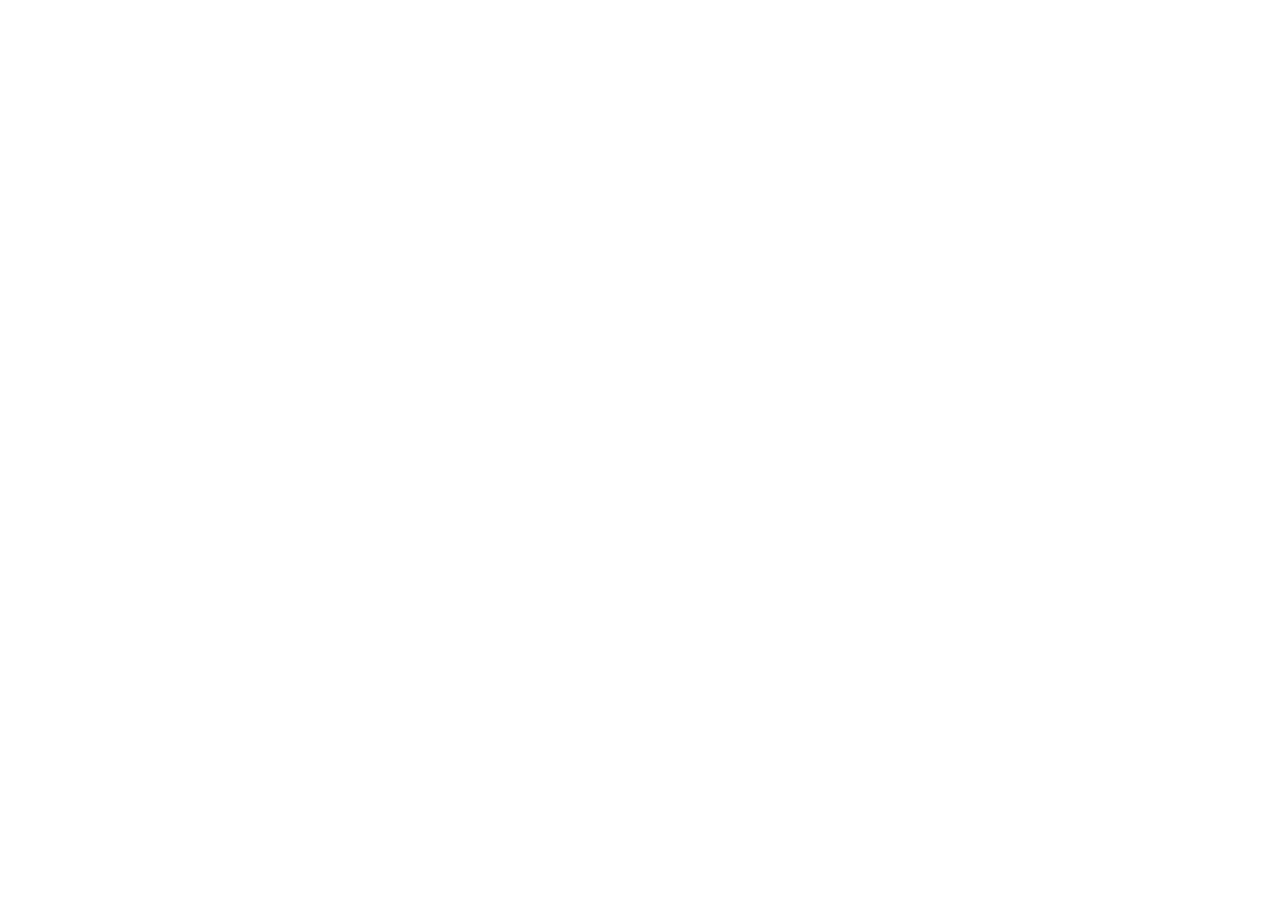
==== assingment_01.html @ d67cb252 "added an assingment_01.html file" ====
<!DOCTYPE html>
<html lang="en">
<head>
    <meta charset="UTF-8">
    <meta name="viewport" content="width=device-width, initial-scale=1.0">
    <meta http-equiv="refresh" content="30">
    <meta name="keywords" content="blog">
    <meta name="author" content="Shakawat">
    <title>Portfolio</title>
</head>
<body>
    <header>

    </header>

    <main>

    </main>

    <footer>
        
    </footer>
    
</body>
</html>
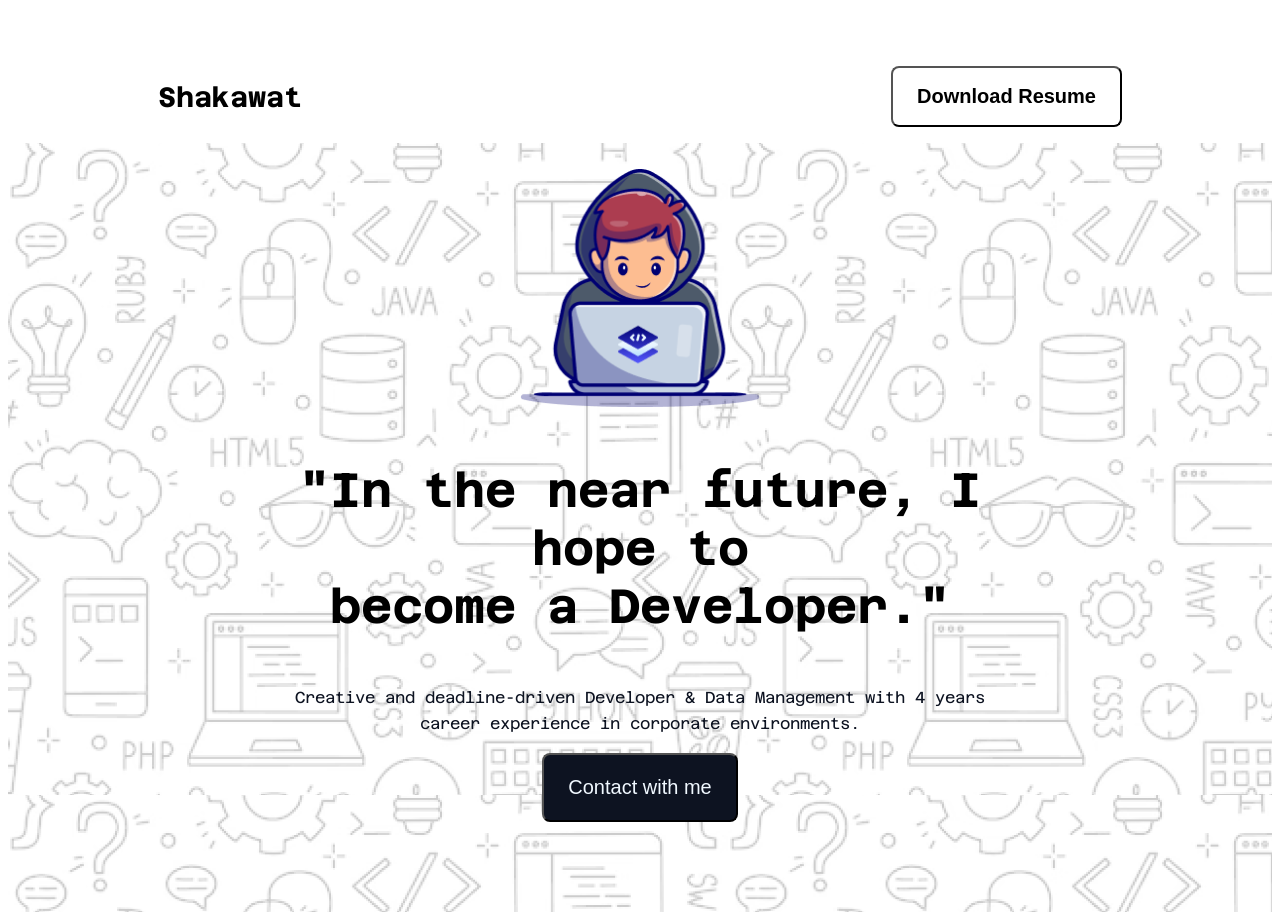
==== commit a3538caf: "added an assingment_01.html" ====
--- a/assingment_01.html
+++ b/assingment_01.html
@@ -1,5 +1,6 @@
 <!DOCTYPE html>
 <html lang="en">
+
 <head>
     <meta charset="UTF-8">
     <meta name="viewport" content="width=device-width, initial-scale=1.0">
@@ -7,9 +8,35 @@
     <meta name="keywords" content="blog">
     <meta name="author" content="Shakawat">
     <title>Portfolio</title>
+    <link rel="preconnect" href="https://fonts.googleapis.com">
+    <link rel="preconnect" href="https://fonts.gstatic.com" crossorigin>
+    <link
+        href="https://fonts.googleapis.com/css2?family=Azeret+Mono:ital,wght@0,100..900;1,100..900&family=Open+Sans:ital,wght@0,300..800;1,300..800&display=swap"
+        rel="stylesheet">
+    <link rel="stylesheet" href="Styles/design.css">
 </head>
-<body>
-    <header>
+
+<body class="azeret-mono-normal">
+    <header >
+        <nav>
+            <h3 class="nav-title">Shakawat</h3>
+            <ul>
+                <li><a href=""><button class="btn-1">Download Resume</button></a></li>
+            </ul>
+        </nav>
+        
+        <div class="banner">
+            
+            <img class="banner-profile-img1" src="assets/Group.png" alt="" srcset="">
+            
+            <div class="banner-content">
+                <h4 class="banner-head">"In the near future, I hope to <br> become a Developer."</h4>
+                <p class="banner-description">Creative and deadline-driven Developer & Data Management with 4 years <br> career experience in corporate environments.</p>
+                <button class="btn-2">Contact with me</button>
+            </div>
+
+           
+        </div>
 
     </header>
 
@@ -18,8 +45,9 @@
     </main>
 
     <footer>
-        
+
     </footer>
-    
+
 </body>
+
 </html>
--- a/Styles/design.css
+++ b/Styles/design.css
@@ -0,0 +1,99 @@
+
+
+.azeret-mono-normal {
+  font-family: "Azeret Mono", monospace;
+  font-optical-sizing: auto;
+  font-style: normal;
+}
+
+/* Nav Styles */
+
+nav{
+    display: flex;
+    align-items: center;
+    margin-top: 0px;
+    padding-top: 0%;
+    margin:  50px 150px 0px ;
+    justify-content: space-between;
+   
+    
+}
+
+.nav-title{
+    font-weight: bolder;
+    font-size: 28px;
+}
+
+nav ul li{
+
+  list-style: none;
+}
+
+.btn-1{
+  font-weight: 600;
+  padding: 17px 24px;
+  border-radius: 8px;
+  background-color: white;
+  box-sizing: 1046px 38px;
+  font-size: 20px;
+}
+
+/* Banner Style */
+
+/* .bg-img{
+  background-image: url(../assets/Hero-bg.png);
+  width: 1440;
+  height: 652;
+  margin-top: 131px;
+  
+} */
+
+
+.banner{
+  background-image: url(../assets/Hero-bg.png);
+  width: 1440;
+  height: 652;
+  text-align: center;
+  padding: 26px 221px 45px 221px;
+
+}
+
+.banner-head{
+  font-weight: bolder;
+  font-size: 48px;
+  line-height: 58px;
+  margin-top: 50px;
+  margin-bottom: 50px;
+
+}
+
+.banner-content{
+  margin-bottom: 45px;
+  
+}
+
+.banner-description{
+  font-weight: 400;
+  font-size: 16px;
+  line-height: 26px;
+  color: rgba(13, 19, 33, 1);
+  padding: 0%;
+  margin-top: 5px;
+}
+
+.banner-profile-img1{
+  max-width: 240.28px;
+  max-height: 240px;
+  justify-content: center;
+}
+
+.btn-2{
+  font-weight: 400;
+  padding: 21px 24px;
+  border-radius: 8px;
+  box-sizing: 244px 65px;
+  color: aliceblue;
+  font-size: 20px;
+  background-color: rgba(13, 19, 33, 1)
+  
+}
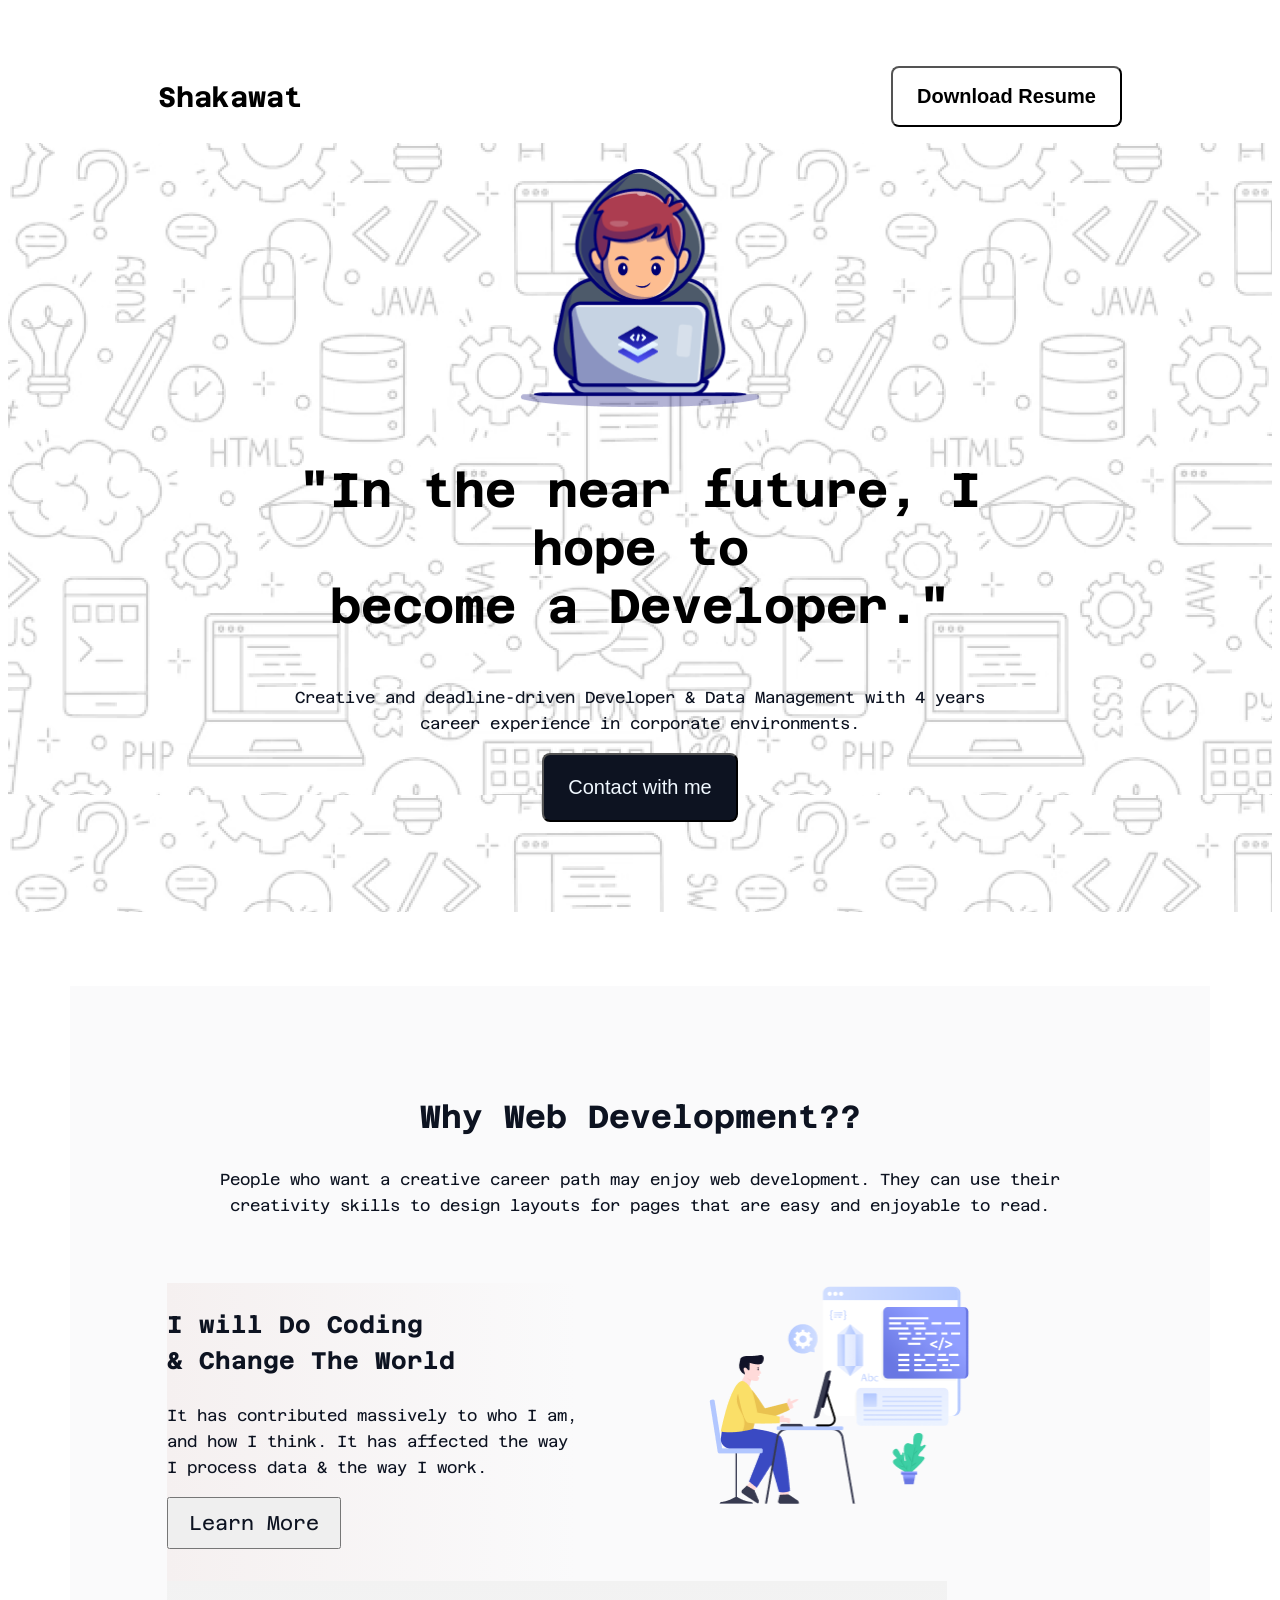
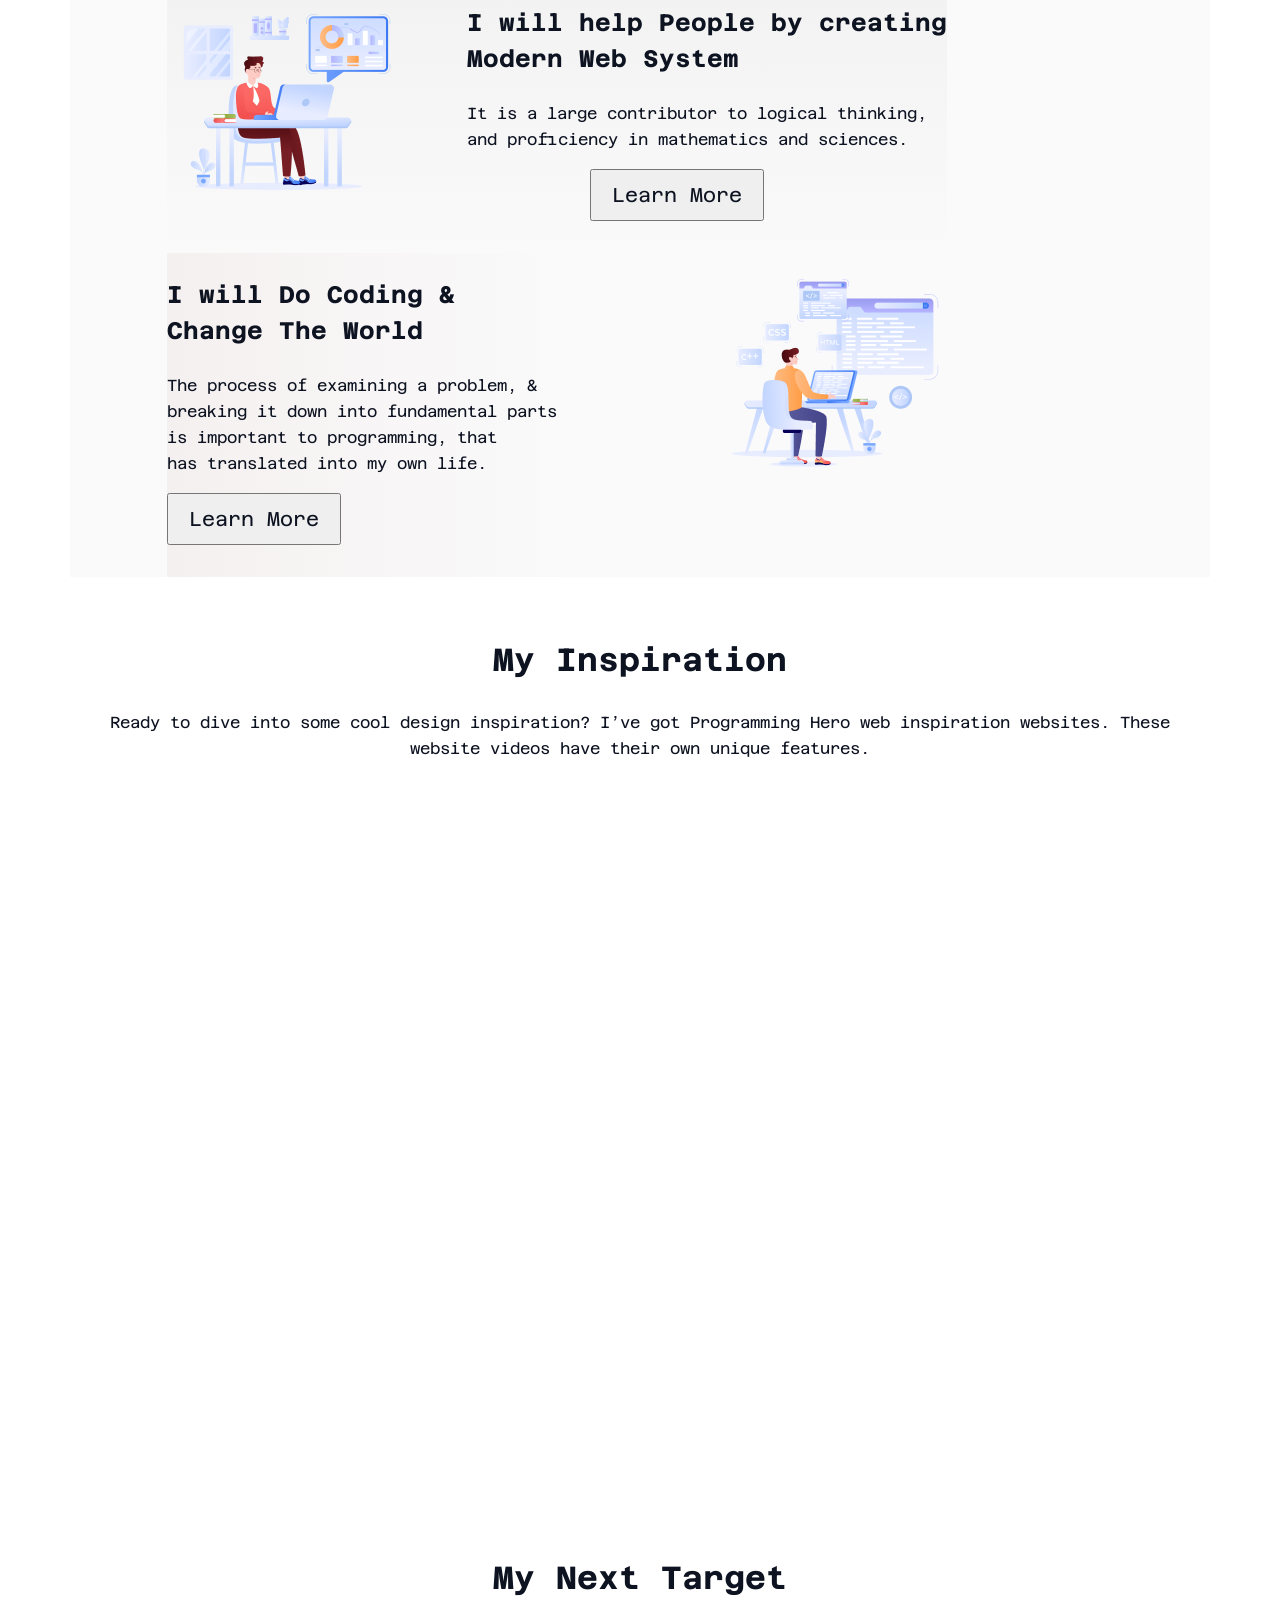
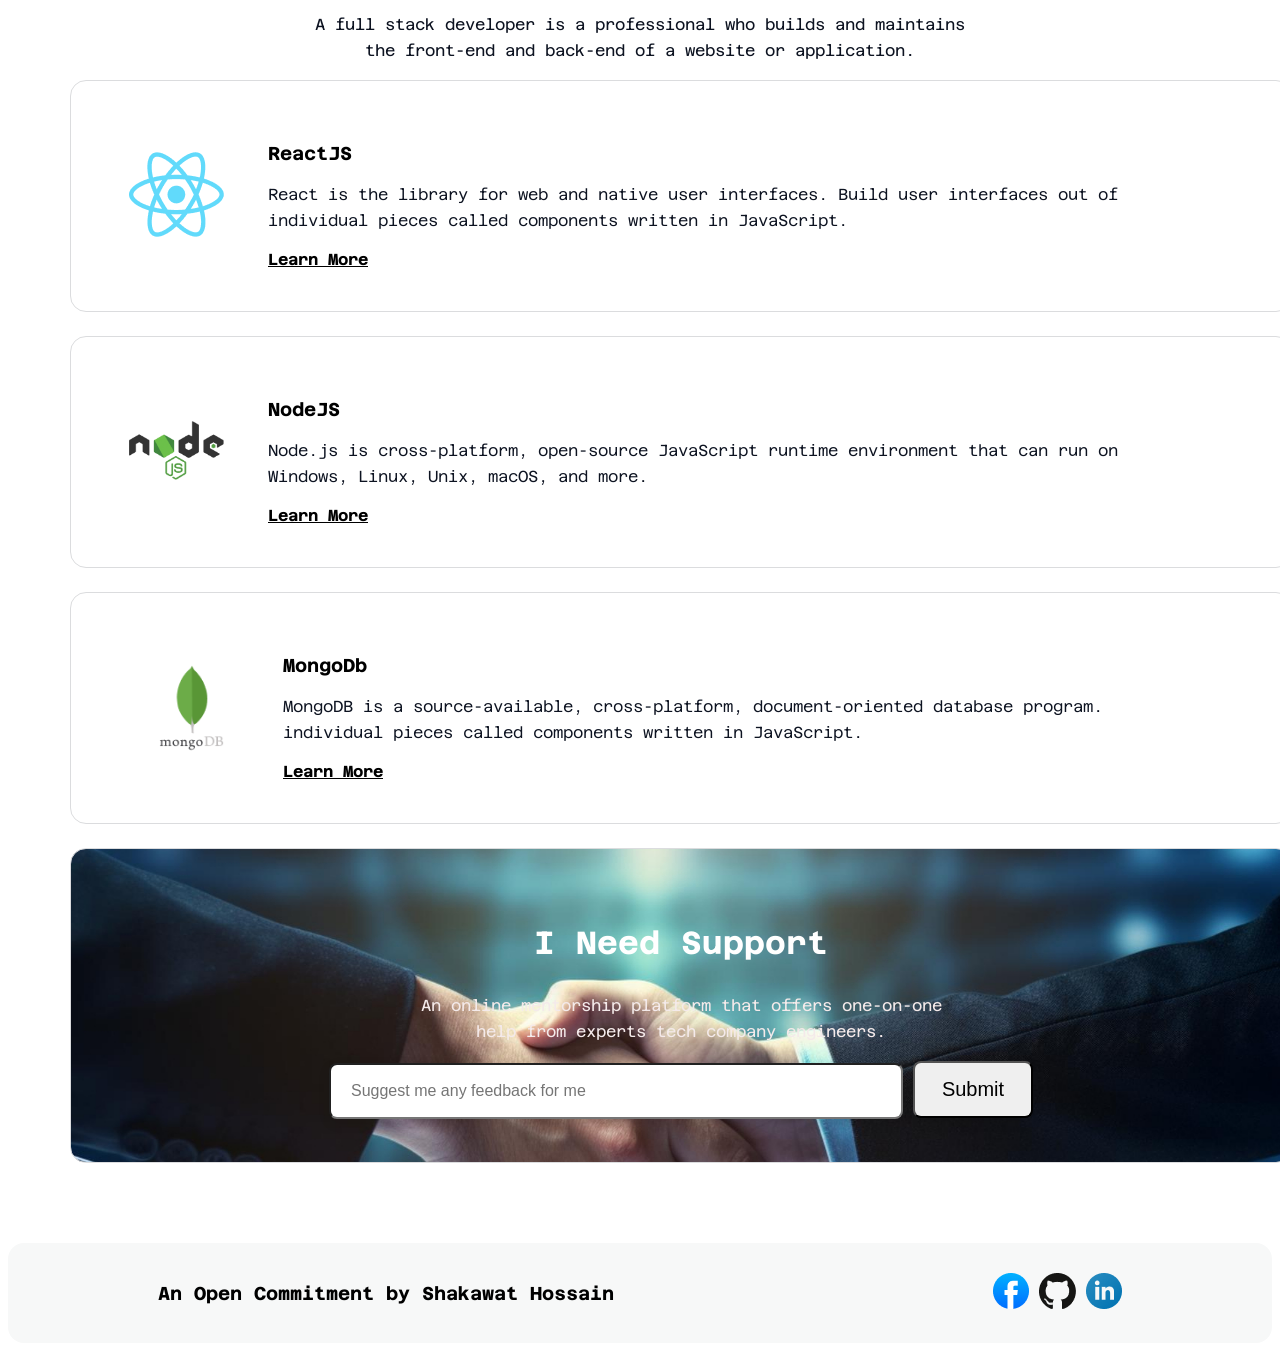
==== commit bbb107a1: "added Shakawat_1st Assingment" ====
--- a/assingment_01.html
+++ b/assingment_01.html
@@ -41,10 +41,153 @@
     </header>
 
     <main>
+        <Section class="why-web secondary-bg">
+            <h3 class="section-title">Why Web Development??</h3>
+            <p class="section-description">People who want a creative career path may enjoy web development. 
+                They can use their creativity skills to design layouts for pages that are easy and enjoyable to read. </p>
+            
+            <div class="why-web-items">
+                <div class="web-item1">
+                    <p class="item-title">I will Do Coding <br> & Change The World</p>
+                    <p class="item-description">It has contributed massively to who I am,<br> and how I think. 
+                        It has affected the way<br> I process data & the way I work.</p>
+                    <button id ="btn-3">Learn More</button>
+                    
+                </div>
+                <div>
+                    <img class="item-img1" src="../assets/Layer_1.png" alt="" >
+                </div>
+                
+                <div class="web-item2">
+                    <img class="item-img2" src="../assets/Group 3.png" alt="" >
+                    <p class="item-title2">I will help People by creating<br> Modern Web System</p>
+                    <p class="item-description2">It is a large contributor to logical thinking,<br> and proficiency in mathematics and sciences.</p>
+                    <button id ="btn-4">Learn More</button>
+                    <img class="item-img2" src="" alt="" >
+                </div>
+                
+
+                <div class="web-item4">
+                    <p class="item-title3">I will Do Coding &<br> Change The World</p>
+                    <p class="item-description3">The process of examining a problem, &<br> breaking it down into fundamental parts<br>
+                        is important to programming, that<br> has translated into my own life.</p>
+                    <button id ="btn-5">Learn More</button>
+                </div>    
+                
+                <div>
+                    <img class="item-img3" src="../assets/Group 4.png" alt="" >
+                </div>
+                
+            </div>
+
+        </Section>
+
+
+        <section class="inspiration">
+            <h3 class="section-title5">My Inspiration</h3>
+            <p class="section-description5">Ready to dive into some cool design inspiration? 
+                I’ve got Programming Hero web inspiration websites. These website videos have their own unique features. </p>
+            <div class="container">
+                <iframe width="100%" height="100%" src="https://www.youtube.com/embed/DGHn2uOAVCE?si=1UVc7Q-isiF2Y5Cp" 
+                title="YouTube video player" frameborder="0" allow="accelerometer; autoplay; clipboard-write; encrypted-media; gyroscope; picture-in-picture; web-share" 
+                referrerpolicy="strict-origin-when-cross-origin" allowfullscreen></iframe>
+            </div>
+                
+        </section>
+
+        <section class="target">
+            <div class="target-text">
+                <h3>My Next Target</h3>
+                <p>A full stack developer is a professional who builds and maintains <br> 
+                    the front-end  and back-end of a website or application.</p>
+            </div>
+            <div>
+                <div class="reactjs">
+                    <div class="react-img">
+                        <img src="../assets/react.png" alt="" srcset="">
+                    </div>
+
+                    <div class="title-react">
+                        <h3 class="reactjs-title">ReactJS</h3>
+                        <p class="reactjs-description">React is the library for web and native user interfaces. 
+                            Build user interfaces out of<br> individual pieces called components written in JavaScript.</p>
+                        <a class="link-learn" href="http://https://react.dev">Learn More</a>
+                    </div>
+                   
+
+                </div>
+
+                <div class="nodejs">
+                    <div class="nodejs-img">
+                        <img src="../assets/nodejs.png" alt="" srcset="">
+                    </div>
+
+                    <div class="title-nodejs">
+                        <h3 class="nodejs-title">NodeJS</h3>
+                        <p class="nodejs-description">Node.js is cross-platform, open-source JavaScript runtime environment 
+                            that  can run on <br>Windows, Linux, Unix, macOS, and more.</p>
+                        <a class="link-learn" href="http://nodejs.org/en">Learn More</a>
+                    </div>
+
+                </div>
+
+                <div class="mongodb">
+
+                    <div class="mongodb-img">
+                        <img src="../assets/mongodb.png" alt="" srcset="">
+                    </div>
+
+                    <div class="title-mongodb">
+                        <h3 class="mongodb-title">MongoDb</h3>
+                        <p class="mongodb-description">MongoDB is a source-available, cross-platform, document-oriented database program.
+                            <br> individual pieces called components written in JavaScript.</p>
+                        <a class="link-learn" href="https://www.mongodb.com/">Learn More</a>
+                    </div>
+
+                </div>
+
+            </div>
+        </section>
+
+
+        <section>
+
+            <div class="support">
+                <div class="support-text">
+                    <h3>I Need Support</h3>
+                    <p> An online mentorship platform that offers one-on-one <br> help from experts 
+                         tech company engineers.</p>
+                </div>
+    
+                <div>
+                    <input class="input1" type="text" name="" placeholder="Suggest me any feedback for me">
+                    <button class="btn6">Submit</button>
+                </div>
+
+            </div>
+            
+            
+
+        </section>
+
+
 
     </main>
 
     <footer>
+
+        <section class="footer">
+            <div class="footer1">
+                <h3>An Open Commitment by Shakawat Hossain</h3>
+            </div>
+
+            <div class="img">
+                <img src="../assets/facebook.png" alt="" srcset="">
+                <img src="./assets/github.png" alt="" srcset="">
+                <img src="./assets/linkedin-icon 1.png" alt="" srcset="">
+            </div>
+
+        </section>
 
     </footer>
 
--- a/Styles/design.css
+++ b/Styles/design.css
@@ -96,4 +96,429 @@
   font-size: 20px;
   background-color: rgba(13, 19, 33, 1)
   
+}
+
+/* Main Style */
+
+.secondary-bg{
+  background-color: #FAFAFB;
+}
+
+main{
+  max-width: 1140px;
+  margin: 0 auto;
+}
+
+.why-web{
+  padding: 80px 97px;
+  text-align: center;
+  margin-top: 74px;
+  
+
+}
+
+.section-title{
+  font-weight: bolder;
+  font-size: 32px;
+  color: #0D1321;
+}
+
+.section-description{
+  font-weight: 400;
+  font-size: 16px;
+  line-height: 26px;
+  color: #0D1321;
+  padding-bottom: 48px;
+
+  
+}
+
+.web-item1{
+  float: left;
+  justify-content: space-around;
+  background: rgb(233, 233, 234);
+  background: linear-gradient(90deg, rgb(233, 233, 234) 0%, rgb(245, 240, 240) 0%, rgba(250,250,251,1) 100%);
+  padding-bottom: 32px;
+
+}
+  
+
+.item-title{
+  font-weight: bold;
+  font-size: 24px;
+  line-height: 36px;
+  color: #0D1321;
+  text-align: left;
+}
+
+.item-description{
+  font-weight: 400;
+  font-size: 16px;
+  line-height: 26px;
+  text-align: left;
+  color: #0D1321
+  
+}
+
+#btn-3{
+  font-weight: 300px;
+  font-size: 20px;
+  padding: 12px 20px;
+  color: #0D1321;
+  font-family: Azeret Mono;
+  float: left;
+}
+  
+
+.item-img1{
+  max-width: 274.17px;
+  max-height: 240px;
+  
+}
+
+
+.web-item2{
+  float: left;
+  justify-content: space-around;
+  background: rgb(233, 233, 234);
+  background: linear-gradient(180deg, rgb(233, 233, 234) 0%, rgb(242, 242, 242) 0%, rgba(250,250,251,1) 100%);
+  padding-bottom: 32px;
+}
+
+
+.item-title2{
+  font-weight: bold;
+  font-size: 24px;
+  line-height: 36px;
+  color: #0D1321;
+  padding-left: 300px;
+  text-align: justify;
+}
+
+.item-description2{
+  font-weight: 400;
+  font-size: 16px;
+  line-height: 26px;
+  text-align: right;
+  text-align: justify;
+  padding-left: 300px;
+  
+  color: #0D1321
+}
+
+#btn-4{
+  font-weight: 300px;
+  font-size: 20px;
+  padding: 12px 20px;
+  color: #0D1321;
+  font-family: Azeret Mono;
+  text-align: right;
+  
+}
+
+.item-img2{
+  max-width: 274.17px;
+  max-height: 240px;
+  padding: 0%;
+  left: 0%;
+  float: left;
+  
+}
+
+.web-item4{
+  float: left;
+  justify-content: space-around;
+  background: rgb(233, 233, 234);
+  background: linear-gradient(90deg, rgb(233, 233, 234) 0%, rgb(245, 240, 240) 0%, rgba(250,250,251,1) 100%);
+  padding-bottom: 32px;
+}
+
+
+
+.item-title3{
+  font-weight: bold;
+  font-size: 24px;
+  line-height: 36px;
+  color: #0D1321;
+  text-align: left;
+}
+
+.item-description3{
+  font-weight: 400;
+  font-size: 16px;
+  line-height: 26px;
+  text-align: left;
+  color: #0D1321;
+}
+
+#btn-5{
+  font-weight: 300px;
+  font-size: 20px;
+  padding: 12px 20px;
+  color: #0D1321;
+  font-family: Azeret Mono;
+  float: left;
+}
+
+.item-img1{
+  max-width: 274.17px;
+  max-height: 240px;
+  
+}
+
+
+/* Inspiration */
+
+
+.inspiration{
+  padding: 0px 144px 48px 144px;
+  text-align: center;
+  align-items: center;
+  justify-content: center;
+  max-width: 1140px;
+  max-height: 775px;
+  margin: 0 auto;
+  padding: 32px;
+}
+
+.section-title5{
+  font-weight: bolder;
+  font-size: 32px;
+  color: #0D1321;
+
+}
+
+.section-description5{
+  font-weight: 400;
+  font-size: 16px;
+  line-height: 26px;
+  color: #0D1321;
+  padding-bottom: 48px;
+
+}
+
+.container{
+  aspect-ratio: 16 / 9;
+  margin: auto;
+  padding: 32px;
+  border-radius: 16px;
+}
+
+/* Next Target */
+
+.target{
+  margin-top: 111px;
+}
+
+.target-text{
+  display: flex;
+  flex-direction: column;
+  justify-content: center;
+  align-items: center;
+  text-align: center;
+  
+}
+
+.target-text h3{
+  font-size: 32px;
+  color: #0D1321;
+  margin-bottom: auto;
+}
+
+.target-text p{
+  
+  font-weight: 400;
+  font-size: 16px;
+  line-height: 26px;
+  color: #0D1321;
+}
+
+/* first box */
+
+.reactjs{
+  width: 1140px;
+  height: 150px;
+  border-radius: 16px;
+  border: 1px solid rgb(219, 220, 222);
+  display: flex;
+  justify-content: center;
+  align-items: center;
+  gap: 24px;
+  padding: 40px;
+  margin-bottom: 24px;
+  /* display: grid;
+  grid-template-columns: auto;
+  justify-content: center;
+  align-items: center; */
+}
+
+.reactjs img{
+  width: 94.78px;
+  height: 100%;
+  margin-left: -115px;
+}
+
+.reactjs-description{
+  font-weight: 350;
+  font-size: 16px;
+  line-height: 26px;
+  color: #0D1321;
+}
+
+.link-learn{
+  font-weight: bold;
+  color: black;
+}
+
+/* NodeJS */
+
+.nodejs{
+  width: 1140px;
+  height: 150px;
+  border-radius: 16px;
+  border: 1px solid rgb(219, 220, 222);
+  display: flex;
+  justify-content: center;
+  align-items: center;
+  gap: 24px;
+  padding: 40px;
+  margin-bottom: 24px;
+  /* display: grid;
+  grid-template-columns: auto;
+  justify-content: center;
+  align-items: center; */
+}
+
+.nodejs img{
+  width: 94.78px;
+  height: 100%;
+  margin-left: -115px;
+}
+
+.nodejs-description{
+  font-weight: 350;
+  font-size: 16px;
+  line-height: 26px;
+  color: #0D1321;
+}
+
+.link-learn{
+  font-weight: bold;
+  color: black;
+}
+
+/* mongodb */
+
+.mongodb{
+  width: 1140px;
+  height: 150px;
+  border-radius: 16px;
+  border: 1px solid rgb(219, 220, 222);
+  display: flex;
+  justify-content: center;
+  align-items: center;
+  gap: 24px;
+  padding: 40px;
+  margin-bottom: 24px;
+  /* display: grid;
+  grid-template-columns: auto;
+  justify-content: center;
+  align-items: center; */
+}
+
+.mongodb img{
+  width: 94.78px;
+  height: 100%;
+  margin-left: -115px;
+}
+
+.mongodb-description{
+  font-weight: 350;
+  font-size: 16px;
+  line-height: 26px;
+  color: #0D1321;
+}
+
+.link-learn{
+  font-weight: bold;
+  color: black;
+}
+
+
+/* support */
+
+
+.support {
+
+  width: 1220px;
+  height: 313px;
+  border-radius: 16px;
+  border: 1px solid rgb(219, 220, 222);
+  display: flex;
+  flex-direction: column;
+  justify-content: center;
+  align-items: center;
+  background-image: url(../assets/handshake.jpg);
+  background-position: 64% 36%;
+  margin-bottom: 80px;
+ 
+ 
+
+}
+
+.support-text{
+  text-align: center;
+}
+
+.support-text h3{
+  font-size: 32px;
+  font-weight: bold;
+  line-height: 36px;
+  color: #ffffff;
+}
+
+.support-text p{
+
+  font-size: 16px;
+  font-weight: 300px;
+  line-height: 26px;
+  color: rgb(244, 234, 234);
+}
+
+.input1{
+  width: 548px;
+  height: 50px;
+  border-radius: 8px;
+  box-shadow: rgba(0, 0, 0, 0.1) 0px 4px 12px;
+  font-size: 16px;
+  padding-left: 20px;
+}
+
+.btn6{
+  width: 120px;
+  height: 57px;
+  border-radius: 8px;
+  box-shadow: rgba(0, 0, 0, 0.1) 0px 4px 12px;
+  font-size: 20px;
+  font-weight: 900px;
+}
+
+/* footer */
+
+.footer{
+  max-width: 1920px;
+  height: 100px;
+  /* border: 2px solid #cfd1d1; */
+  border-radius: 16px;
+  display: flex;
+  justify-content: space-between;
+  align-items: center;
+  padding-left: 150px;
+  padding-right: 150px;
+  background-color: #f7f8f8;
+  
+}
+
+.footer1{
+  
 }
